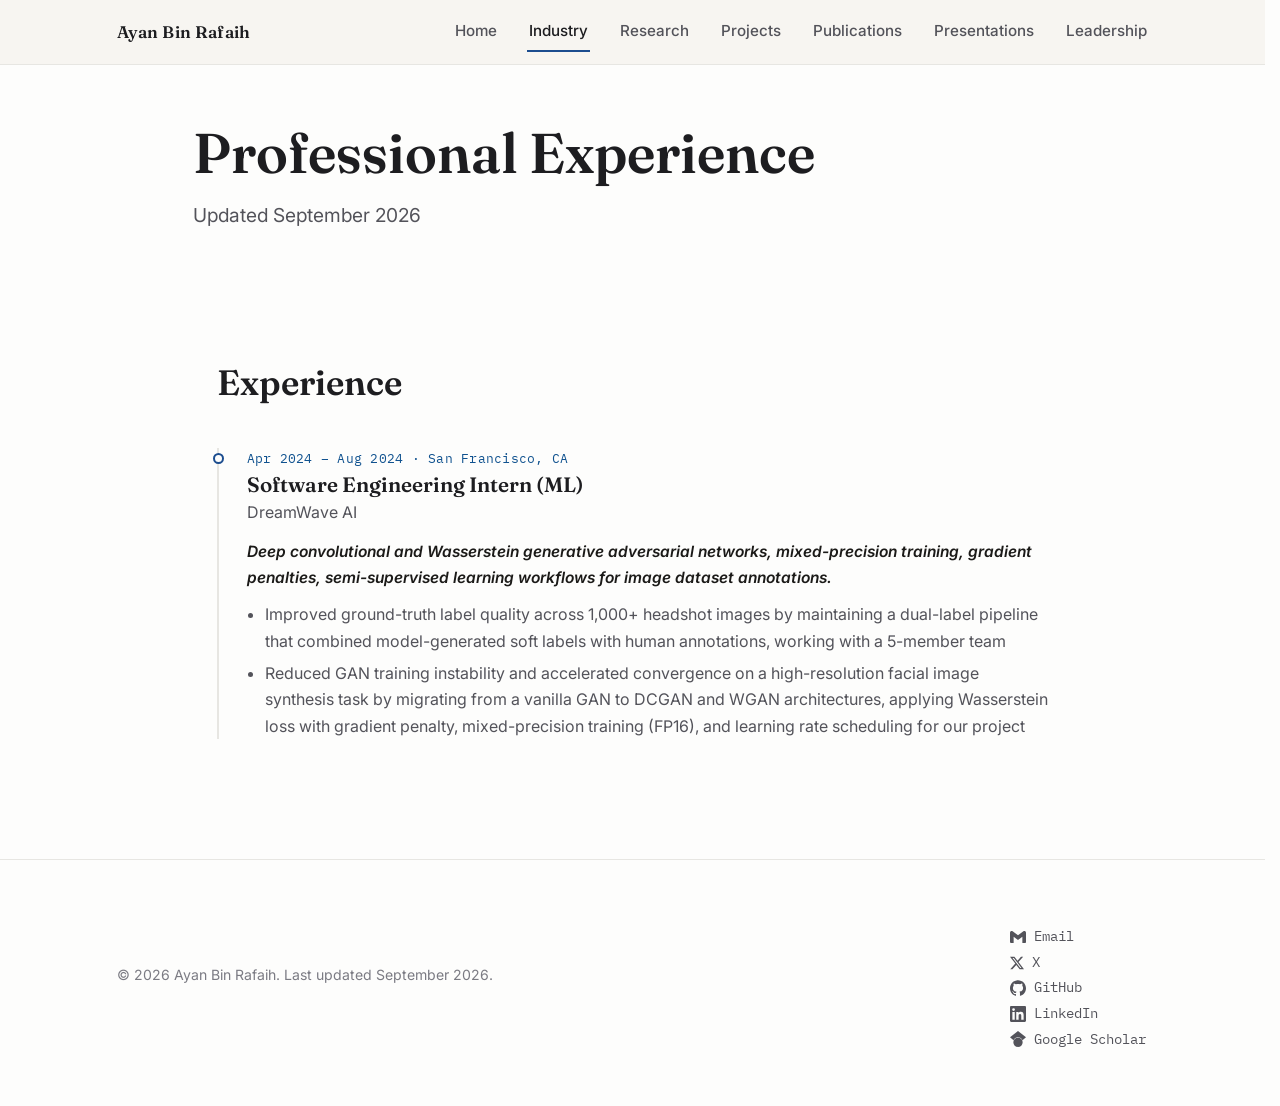
==== experience.html @ d98ba375 "fix the top bar" ====
<!DOCTYPE html>
<html lang="en">
<head>
<meta charset="UTF-8">
<meta name="viewport" content="width=device-width, initial-scale=1.0">
<title>Professional Experience — Ayan Bin Rafaih</title>
<meta name="description" content="Professional and industry experience of Ayan Bin Rafaih.">

<link rel="preconnect" href="https://fonts.googleapis.com">
<link rel="preconnect" href="https://fonts.gstatic.com" crossorigin>
<link href="https://fonts.googleapis.com/css2?family=Fraunces:opsz,wght@9..144,500;9..144,600;9..144,700&family=Inter:wght@400;500;600;700&family=IBM+Plex+Mono:wght@400;500&display=swap" rel="stylesheet">

<link rel="stylesheet" href="css/style.css?v=20">
</head>
<body>

<header class="site-header">
  <div class="nav-wrap">
    <a href="index.html#home" class="logo">Ayan Bin Rafaih</a>
    <button class="nav-toggle" aria-label="Toggle navigation" aria-expanded="false">
      <span></span>
    </button>
    <nav class="site-nav" id="site-nav">
      <a href="index.html#home">Home</a>
      <a href="experience.html" class="is-active">Industry</a>
      <a href="research.html">Research</a>
      <a href="projects.html">Projects</a>
      <a href="publications.html">Publications</a>
      <a href="presentations.html">Presentations</a>
      <a href="leadership.html">Leadership</a>
    </nav>
  </div>
</header>

<main>

  <div class="section-inner page-header">
    <h1>Professional Experience</h1>
    <p>Updated September 2026</p>
  </div>

  <section id="experience">
    <div class="section-inner">
      <div class="section-head">
        <h2>Experience</h2>
      </div>

      <div class="timeline">

        <div class="timeline-item">
          <div class="timeline-meta">
            <span class="timeline-dates">Apr 2024 &ndash; Aug 2024 &middot; San Francisco, CA</span>
          </div>

          <h3>Software Engineering Intern (ML)</h3>

          <p class="timeline-org">
            DreamWave AI
          </p>

          <p class="timeline-summary">
            Deep convolutional and Wasserstein generative adversarial networks, mixed-precision training, gradient penalties, semi-supervised learning workflows for image dataset annotations.
          </p>

          <ul class="timeline-desc" style="margin-bottom: 32px;">
            <li>Improved ground-truth label quality across 1,000+ headshot images by maintaining a dual-label pipeline that
              combined model-generated soft labels with human annotations, working with a 5-member team</li>
            <li>Reduced GAN training instability and accelerated convergence on a high-resolution facial image synthesis task by
              migrating from a vanilla GAN to DCGAN and WGAN architectures, applying Wasserstein loss with gradient
              penalty, mixed-precision training (FP16), and learning rate scheduling for our project</li>
          </ul>
        </div>

      </div>
    </div>
  </section>

</main>

<footer class="site-footer">
  <div class="footer-wrap">
    <p>© 2026 Ayan Bin Rafaih. Last updated September 2026.</p>
    <div class="link-list">
      <button type="button" class="link-item link-item--email" id="email-copy" data-email="ayanbrafaih@gmail.com" aria-label="Copy email address">
        <svg width="16" height="16" viewBox="0 0 24 24" fill="currentColor" aria-hidden="true" focusable="false"><path d="M24 5.457v13.909c0 .904-.732 1.636-1.636 1.636h-3.819V11.73L12 16.64l-6.545-4.91v9.273H1.636A1.636 1.636 0 0 1 0 19.366V5.457c0-2.023 2.309-3.178 3.927-1.964L5.455 4.64 12 9.548l6.545-4.91 1.528-1.145C21.69 2.28 24 3.434 24 5.457z"></path></svg>
        <span class="link-label">Email</span>
        <span class="icon-tooltip">Click to copy</span>
      </button>

      <a class="link-item link-item--x" href="https://x.com/ayanbinrafaih" target="_blank" rel="noopener" aria-label="X (Twitter)">
        <svg width="16" height="16" viewBox="0 0 24 24" fill="currentColor" aria-hidden="true" focusable="false"><path d="M18.901 1.153h3.68l-8.04 9.19L24 22.846h-7.406l-5.8-7.584-6.638 7.584H.474l8.6-9.83L0 1.154h7.594l5.243 6.932 6.064-6.933zm-1.291 19.49h2.039L6.486 3.24H4.298l13.312 17.403z"></path></svg>
        <span class="link-label">X</span>
      </a>

      <a class="link-item link-item--github" href="https://github.com/ayanbinrafaih" target="_blank" rel="noopener" aria-label="GitHub">
        <svg width="16" height="16" viewBox="0 0 24 24" fill="currentColor" aria-hidden="true" focusable="false"><path d="M12 .297c-6.63 0-12 5.373-12 12 0 5.303 3.438 9.8 8.205 11.385.6.113.82-.258.82-.577 0-.285-.01-1.04-.015-2.04-3.338.724-4.042-1.61-4.042-1.61C4.422 18.07 3.633 17.7 3.633 17.7c-1.087-.744.084-.729.084-.729 1.205.084 1.838 1.236 1.838 1.236 1.07 1.835 2.809 1.305 3.495.998.108-.776.417-1.305.76-1.605-2.665-.3-5.466-1.332-5.466-5.93 0-1.31.465-2.38 1.235-3.22-.135-.303-.54-1.523.105-3.176 0 0 1.005-.322 3.3 1.23.96-.267 1.98-.399 3-.405 1.02.006 2.04.138 3 .405 2.28-1.552 3.285-1.23 3.285-1.23.645 1.653.24 2.873.12 3.176.765.84 1.23 1.91 1.23 3.22 0 4.61-2.805 5.625-5.475 5.92.42.36.81 1.096.81 2.22 0 1.606-.015 2.896-.015 3.286 0 .315.21.69.825.57C20.565 22.092 24 17.592 24 12.297c0-6.627-5.373-12-12-12"></path></svg>
        <span class="link-label">GitHub</span>
      </a>

      <a class="link-item link-item--linkedin" href="https://www.linkedin.com/in/ayanbinrafaih" target="_blank" rel="noopener" aria-label="LinkedIn">
        <svg width="16" height="16" viewBox="0 0 24 24" fill="currentColor" aria-hidden="true" focusable="false"><path d="M20.447 20.452h-3.554v-5.569c0-1.328-.027-3.037-1.852-3.037-1.853 0-2.136 1.445-2.136 2.939v5.667H9.351V9h3.414v1.561h.046c.477-.9 1.637-1.85 3.37-1.85 3.601 0 4.267 2.37 4.267 5.455v6.286zM5.337 7.433a2.062 2.062 0 1 1 0-4.124 2.062 2.062 0 0 1 0 4.124zm1.782 13.019H3.555V9h3.564v11.452zM22.225 0H1.771C.792 0 0 .774 0 1.729v20.542C0 23.227.792 24 1.771 24h20.451C23.2 24 24 23.227 24 22.271V1.729C24 .774 23.2 0 22.222 0h.003z"></path></svg>
        <span class="link-label">LinkedIn</span>
      </a>

      <a class="link-item link-item--scholar" href="https://scholar.google.com/citations?user=3FV8oHsAAAAJ&hl=en" target="_blank" rel="noopener" aria-label="Google Scholar">
        <svg width="16" height="16" viewBox="0 0 24 24" fill="currentColor" aria-hidden="true" focusable="false"><path d="M5.242 13.769 0 9.5 12 0l12 9.5-5.242 4.269C17.548 11.249 14.978 9.5 12 9.5c-2.977 0-5.548 1.748-6.758 4.269zM12 10a7 7 0 1 0 0 14 7 7 0 0 0 0-14z"></path></svg>
        <span class="link-label">Google Scholar</span>
      </a>
    </div>
  </div>
</footer>

<script src="js/main.js?v=2"></script>
</body>
</html>
---- css/style.css ----
:root {

    --bg:            #fdfdfc;
    --bg-elevated:   #ffffff;
    --bg-subtle:     #f4f4f2;
    --border:        #e7e6e2;
    --border-strong: #d3d1cb;

    --text:          #1d1d20;
    --text-soft:     #53535a;
    --text-faint:    #7b7b83;

    --accent:        #1c4d8f;
    --accent-strong: #123a6b;
    --accent-soft:   #cbdcf3;
    --accent-soft-2: #e7effa;

    --link:          #0d3b70;
    --link-hover:    #082a52;
    --meta:          #10528f;
    --meta-hover:    #0d4180;
    --place:         #8f1d2a;
    --place-hover:   #6b1220;
    --meta-soft:     #e7effa;
    --meta-border:   #b9cdea;
    --ink-strong:    #1b1a18;

    --shadow: 0 1px 2px rgba(28, 28, 30, 0.04), 0 4px 16px rgba(28, 28, 30, 0.05);

    --font-display: "Fraunces", "Iowan Old Style", Georgia, serif;
    --font-body: "Inter", -apple-system, BlinkMacSystemFont, "Segoe UI", sans-serif;
    --font-mono: "IBM Plex Mono", "SFMono-Regular", Consolas, monospace;

    --max-w: 880px;
    --max-w-wide: 1080px;
    --radius: 10px;
    --radius-sm: 6px;
  }

  *, *::before, *::after { box-sizing: border-box; }

  html {
    scroll-behavior: smooth;
    scroll-padding-top: 84px;
    scrollbar-gutter: stable;
  }

  @media (prefers-reduced-motion: reduce) {
    html { scroll-behavior: auto; }
    *, *::before, *::after {
      animation-duration: 0.001ms !important;
      animation-iteration-count: 1 !important;
      transition-duration: 0.001ms !important;
      scroll-behavior: auto !important;
    }
  }

  body {
    margin: 0;
    background: var(--bg);
    color: var(--text);
    font-family: var(--font-body);
    font-size: 18px;
    line-height: 1.7;
    -webkit-font-smoothing: antialiased;
  }

  h1, h2, h3, h4 {
    font-family: var(--font-display);
    font-weight: 600;
    line-height: 1.15;
    margin: 0 0 0.5em;
    color: var(--text);
  }

  h1 { font-size: clamp(2.4rem, 6vw, 3.5rem); font-weight: 600; }
  h2 { font-size: clamp(1.8rem, 4vw, 2.2rem); }
  h3 { font-size: 1.3rem; }

  p { margin: 0 0 1em; }

  a {
    color: var(--link);
    font-weight: 500;
    text-decoration: underline;
    text-decoration-thickness: 2px;
    text-underline-offset: 3px;
}

a:hover {
    color: var(--link-hover);
}

  a.link-place { color: var(--place); }
  a.link-place:hover { color: var(--place-hover); }
  a.link-person { color: var(--link); }
  a.link-person:hover { color: var(--link-hover); }

  a:focus-visible,
  button:focus-visible,
  input:focus-visible,
  textarea:focus-visible,
  [tabindex]:focus-visible {
    outline: 2px solid var(--accent);
    outline-offset: 3px;
    border-radius: 4px;
  }

  ul { padding-left: 1.2em; }

  img { max-width: 100%; display: block; }

  .muted { color: var(--text-soft); }

  .visually-hidden {
    position: absolute;
    width: 1px; height: 1px;
    overflow: hidden;
    clip: rect(0 0 0 0);
    white-space: nowrap;
  }

  .section-inner {
    max-width: var(--max-w);
    margin: 0 auto;
    padding: 0 24px;
  }
  .section-inner--projects {
    max-width: 1180px;
    margin: 0 auto;
    padding: 0 24px;
  }
  .section-inner--wide {
    max-width: var(--max-w-wide);
    margin: 0 auto;
    padding: 0 24px;
  }

  section { padding: 88px 0; }
  section + section { border-top: 1px solid var(--border); }

  .eyebrow {
    font-family: var(--font-mono);
    font-size: 0.74rem;
    letter-spacing: 0.09em;
    text-transform: uppercase;
    color: var(--accent-strong);
    margin: 0 0 14px;
  }

  .section-head {
    margin-bottom: 44px;
  }
  .section-head p {
    max-width: 56ch;
    color: var(--text-soft);
    font-size: 1.15rem;
  }

  .site-header {
    position: sticky;
    top: 0;
    z-index: 50;
    background: rgba(247, 245, 240, 0.92);
    backdrop-filter: saturate(140%) blur(8px);
    border-bottom: 1px solid var(--border);
  }

  .nav-wrap {
    max-width: var(--max-w-wide);
    margin: 0 auto;
    padding: 0 24px;
    height: 64px;
    display: flex;
    align-items: center;
    justify-content: space-between;
  }

  .logo {
    font-family: var(--font-display);
    font-weight: 600;
    font-size: 1.05rem;
    color: var(--text);
    text-decoration: none;
    letter-spacing: 0.01em;
    white-space: nowrap;
  }
  .logo:hover { color: var(--accent-strong); }

  .site-nav {
    display: flex;
    align-items: center;
    gap: 28px;
  }

  .site-nav a {
    font-size: 0.95rem;
    color: var(--text-soft);
    text-decoration: none;
    padding: 6px 2px;
    border-bottom: 2px solid transparent;
    transition: color 0.15s ease, border-color 0.15s ease;
  }
  .site-nav a:hover { color: var(--text); }
  .site-nav a.is-active {
    color: var(--text);
    border-bottom-color: var(--accent);
  }

  .nav-toggle {
    display: none;
    width: 38px; height: 38px;
    background: transparent;
    border: 1px solid var(--border-strong);
    border-radius: var(--radius-sm);
    cursor: pointer;
    position: relative;
  }
  .nav-toggle span,
  .nav-toggle span::before,
  .nav-toggle span::after {
    content: "";
    position: absolute;
    left: 9px; right: 9px;
    height: 2px;
    background: var(--text);
    transition: transform 0.2s ease, opacity 0.2s ease;
  }
  .nav-toggle span { top: 18px; }
  .nav-toggle span::before { top: -6px; }
  .nav-toggle span::after { top: 6px; }
  .nav-toggle[aria-expanded="true"] span { opacity: 0; }
  .nav-toggle[aria-expanded="true"] span::before { transform: translateY(6px) rotate(45deg); top: 0;}
  .nav-toggle[aria-expanded="true"] span::after { transform: translateY(-6px) rotate(-45deg); top: 0;}

  @media (max-width: 760px) {
    .nav-toggle { display: block; }
    .site-nav {
      position: absolute;
      top: 64px; left: 0; right: 0;
      background: var(--bg-elevated);
      border-bottom: 1px solid var(--border);
      flex-direction: column;
      align-items: flex-start;
      gap: 0;
      max-height: 0;
      overflow: hidden;
      transition: max-height 0.25s ease;
    }
    .site-nav.is-open { max-height: 320px; }
    .site-nav a {
      width: 100%;
      padding: 14px 24px;
      border-bottom: 1px solid var(--border);
      border-left: 3px solid transparent;
    }
    .site-nav a.is-active { border-left-color: var(--accent); border-bottom-color: var(--border); }
  }

  .btn {
    display: inline-flex;
    align-items: center;
    gap: 8px;
    font-family: var(--font-body);
    font-size: 0.95rem;
    font-weight: 600;
    padding: 11px 20px;
    border-radius: var(--radius-sm);
    text-decoration: none;
    border: 1px solid transparent;
    cursor: pointer;
    transition: transform 0.12s ease, background 0.15s ease, border-color 0.15s ease, color .15s ease;
  }
  .btn:active { transform: translateY(1px); }

  .btn-primary {
    background: var(--accent-strong);
    color: #ffffff;
  }
  .btn-primary:hover { background: var(--accent); color: #fff; }

  .btn-ghost {
    background: transparent;
    border-color: var(--border-strong);
    color: var(--text);
  }
  .btn-ghost:hover { border-color: var(--accent); color: var(--accent-strong); }

  .tag-list {
    list-style: none;
    padding: 0;
    margin: 0;
    display: flex;
    flex-wrap: wrap;
    gap: 8px;
  }
  .tag-list li {
    font-family: var(--font-mono);
    font-size: 0.78rem;
    letter-spacing: 0.01em;
    background: var(--meta-soft);
    color: var(--meta);
    border: 1px solid var(--meta-border);
    padding: 5px 11px;
    font-weight: 500;
    border-radius: 999px;
  }

  .pill-row {
    display: flex;
    flex-wrap: wrap;
    gap: 8px;
    margin-top: 14px;
  }
  .pill {
    font-family: var(--font-mono);
    font-size: 0.8rem;
    display: inline-flex;
    align-items: center;
    gap: 6px;
    padding: 6px 12px;
    border-radius: 999px;
    border: 1px solid var(--border-strong);
    background: var(--bg-elevated);
    color: var(--text);
    text-decoration: none;
    cursor: pointer;
    line-height: 1.4;
  }
  .pill svg { flex: none; display: block; }
  .pill:hover { border-color: var(--accent); color: var(--accent-strong); }
  .pill[aria-expanded="true"] {
    background: var(--accent-soft-2);
    border-color: var(--accent);
    color: var(--accent-strong);
  }
  .pill.is-disabled {
    color: var(--text-faint);
    border-color: var(--border);
    cursor: default;
    background: transparent;
  }
  .pill.is-disabled:hover { border-color: var(--border); color: var(--text-faint); }

  .hero { padding-top: 64px; }
  .hero-inner {
    max-width: var(--max-w-wide);
    margin: 0 auto;
    padding: 56px 24px 24px;
    display: grid;

    grid-template-columns: 280px 1fr;
    gap: 48px;
    align-items: center;
  }
  .hero-photo { order: -1; }
  .hero-text {
    display: flex;
    flex-direction: column;
    align-items: flex-start;
  }

  .tagline {
    font-size: 1.3rem;
    color: var(--text-soft);
    max-width: 46ch;
  }

  .link-list {
    display: flex;
    flex-direction: column;
    align-items: flex-start;
    gap: 4px;
    margin-top: 26px;
  }

  .link-item {
    position: relative;
    display: inline-flex;
    align-items: center;
    gap: 8px;
    padding: 1px 3px;
    margin-left: -3px;
    border: 0;
    background: none;
    border-radius: var(--radius-sm);
    color: var(--text-soft);
    font-family: var(--font-mono);
    font-size: 0.875rem;
    font-weight: 400;
    line-height: 1.4;
    text-decoration: none;
    cursor: pointer;
    transition: color 0.15s ease, opacity 0.15s ease;
  }

  .link-item svg {
    width: 16px;
    height: 16px;
    flex: none;
    display: block;
    color: inherit;
  }

  .link-item--x svg { width: 14px; height: 14px; }

  .link-label {
    text-decoration: underline;
    text-decoration-color: transparent;
    text-decoration-thickness: 1px;
    text-underline-offset: 3px;
    transition: text-decoration-color 0.15s ease;
  }

  .link-item:hover,
  .link-item:focus-visible { color: var(--accent-strong); }
  .link-item:hover .link-label,
  .link-item:focus-visible .link-label { text-decoration-color: currentColor; }

  .icon-tooltip {
    position: absolute;
    bottom: calc(100% + 7px);
    left: 50%;
    transform: translateX(-50%);
    background: var(--text);
    color: var(--bg-elevated);
    font-family: var(--font-mono);
    font-size: 0.68rem;
    font-weight: 400;
    white-space: nowrap;
    padding: 4px 9px;
    border-radius: 4px;
    opacity: 0;
    pointer-events: none;
    transition: opacity 0.15s ease;
  }
  .link-item:hover .icon-tooltip,
  .link-item.show-tooltip .icon-tooltip { opacity: 1; }

  .link-list--inline {
    flex-direction: row;
    flex-wrap: wrap;
    align-items: center;
    gap: 8px 18px;
    margin-top: 0;
  }
  .link-list--inline .link-item { font-size: 0.8rem; gap: 7px; }
  .link-list--inline .link-item svg,
  .link-list--inline .link-item--x svg { width: 14px; height: 14px; }

  .hero-photo {
    position: relative;
    aspect-ratio: 2 / 3;
    border-radius: var(--radius);
    overflow: hidden;
    background: var(--bg-subtle);
    border: 1px solid var(--border);
  }
  .hero-photo img { width: 100%; height: 100%; object-fit: cover; object-position: center top; }
  .photo-fallback {
    display: none;
    position: absolute;
    inset: 0;
    flex-direction: column;
    align-items: center;
    justify-content: center;
    gap: 6px;
    text-align: center;
    color: var(--text-faint);
    padding: 24px;
  }
  .photo-fallback span {
    font-family: var(--font-display);
    font-size: 1rem;
    color: var(--text-soft);
  }
  .photo-fallback small {
    font-family: var(--font-mono);
    font-size: 0.74rem;
    background: var(--bg-elevated);
    border: 1px solid var(--border);
    padding: 3px 8px;
    border-radius: 4px;
  }

  @media (max-width: 760px) {
    .hero-inner { grid-template-columns: 1fr; gap: 32px; padding-top: 32px; }
    .hero-photo { max-width: 280px; margin: 0; }
  }

  .placeholder-box {
    border: 1px dashed var(--border-strong);
    border-radius: var(--radius);
    background: var(--bg-elevated);
    padding: 22px 24px;
    color: var(--text-faint);
    font-style: italic;
  }
  .placeholder-box p:last-child { margin-bottom: 0; }
  .placeholder-tag {
    display: inline-block;
    font-family: var(--font-mono);
    font-style: normal;
    font-size: 0.7rem;
    letter-spacing: 0.06em;
    text-transform: uppercase;
    color: var(--meta);
    background: var(--meta-soft);
    padding: 3px 9px;
    border-radius: 999px;
    margin-bottom: 10px;
  }

  .awards-group { margin-bottom: 48px; }
  .awards-group:last-child { margin-bottom: 0; }
  .awards-group h3 {
    font-family: var(--font-mono);
    font-size: 0.85rem;
    letter-spacing: 0.07em;
    text-transform: uppercase;
    color: var(--text-soft);
    font-weight: 600;
    padding-bottom: 14px;
    border-bottom: 1px solid var(--border);
    margin-bottom: 6px;
  }

  .award-row {
    display: grid;
    grid-template-columns: 96px 1fr;
    gap: 20px;
    padding: 22px 0;
    border-bottom: 1px solid var(--border);
  }
  .award-row:last-child { border-bottom: none; }

  .award-year {
    font-family: var(--font-mono);
    font-size: 0.85rem;
    color: var(--text-faint);
    padding-top: 3px;
  }

  .award-body h4 {
    font-family: var(--font-body);
    font-weight: 700;
    font-size: 1.1rem;
    margin-bottom: 6px;
    color: var(--text);
  }
  .award-body ul {
    margin: 8px 0 0;
    padding-left: 1.1em;
    color: var(--text-soft);
    font-size: 1rem;
  }
  .award-body ul li { margin-bottom: 3px; }
  .award-body p {
    color: var(--text-soft);
    font-size: 1rem;
    margin: 6px 0 0;
  }

  @media (max-width: 600px) {
    .award-row { grid-template-columns: 1fr; gap: 6px; }
    .award-year { padding-top: 0; }
  }

  .page-header {
    padding: 56px 0 24px;
  }
  .page-header h1 { margin-bottom: 14px; }
  .page-header p {
    max-width: 60ch;
    color: var(--text-soft);
    font-size: 1.2rem;
  }

  .timeline {
    position: relative;
    margin-top: 8px;
    padding-left: 28px;
    border-left: 2px solid var(--border);
  }

  .timeline-item {
    position: relative;
    padding-bottom: 44px;
  }
  .timeline-item:last-child { padding-bottom: 0; }

  .timeline-item::before {
    content: "";
    position: absolute;
    left: -34px;
    top: 5px;
    width: 11px;
    height: 11px;
    border-radius: 50%;
    background: var(--bg);
    border: 2px solid var(--accent);
  }

  .timeline-meta {
    display: flex;
    flex-wrap: wrap;
    align-items: baseline;
    gap: 10px;
    margin-bottom: 4px;
  }
  .timeline-dates {
    font-family: var(--font-mono);
    font-size: 0.8rem;
    color: var(--meta);
    letter-spacing: 0.02em;
  }
  .timeline-item h3 { margin-bottom: 2px; }
  .timeline-org {
    color: var(--text-soft);
    font-size: 1rem;
    margin-bottom: 12px;
  }
.timeline-summary {
  font-weight: 600;
  font-style: italic;
  color: var(--ink-strong);
  font-size: 0.97rem;
  margin: 0 0 10px 0;
}

.timeline-desc {
  color: var(--text-soft);
  font-size: 0.95rem;
  font-family: var(--font-body);
  margin: 0 0 8px 0;
  padding-left: 1.15em;
  line-height: 1.65;
}
.timeline-desc li { margin-bottom: 6px; }
.timeline-desc li:last-child { margin-bottom: 0; }
  .timeline-item ul {
    margin: 0;
    padding-left: 1.15em;
    color: var(--text-soft);
    font-size: 1rem;
  }
  .timeline-item ul li { margin-bottom: 6px; }

  .pub-filters {
    display: flex;
    flex-wrap: wrap;
    gap: 8px;
    margin-bottom: 36px;
  }
  .pub-filter {
    font-family: var(--font-mono);
    font-size: 0.8rem;
    font-weight: 500;
    background: transparent;
    border: 1px solid #bfbcb4;
    color: #35322e;
    padding: 6px 13px;
    border-radius: 999px;
    cursor: pointer;
  }
  .pub-filter:hover { border-color: var(--accent); color: var(--accent-strong); }
  .pub-filter.is-active {
    background: var(--accent-strong);
    border-color: var(--accent-strong);
    color: #ffffff;
  }

  .pub-list {
    list-style: none;
    margin: 0;
    padding: 0;
  }
  .pub-item {
    padding: 28px 0;
    border-bottom: 1px solid var(--border);
  }
  .pub-item:first-child { padding-top: 0; }

  .pub-title {
    font-family: var(--font-display);
    font-size: 1.25rem;
    font-weight: 600;
    margin-bottom: 6px;
  }
  .pub-title a { text-decoration: none; }
  .pub-title a:hover { text-decoration: underline; }

  .pub-authors { font-size: 1rem; margin-bottom: 4px; color: var(--text); }
  .pub-venue {
    font-size: 0.95rem;
    color: var(--text-soft);
    font-style: italic;
    margin-bottom: 0;
  }

  .pub-panel {
    display: none;
    margin-top: 16px;
    padding: 16px 18px;
    background: var(--bg-elevated);
    border: 1px solid var(--border);
    border-radius: var(--radius-sm);
    font-size: 0.95rem;
    color: var(--text-soft);
  }
  .pub-panel.is-open { display: block; }
  .pub-panel pre {
    margin: 0;
    white-space: pre-wrap;
    word-break: break-word;
    font-family: var(--font-mono);
    font-size: 0.8rem;
    color: var(--text);
  }
  .pub-panel-copy {
    margin-top: 10px;
    font-family: var(--font-mono);
    font-size: 0.75rem;
    background: transparent;
    border: 1px solid var(--border-strong);
    color: var(--text-soft);
    padding: 4px 10px;
    border-radius: var(--radius-sm);
    cursor: pointer;
  }
  .pub-panel-copy:hover { border-color: var(--accent); color: var(--accent-strong); }

  .talk-list { list-style: none; margin: 0; padding: 0; }
  .talk-item {
    display: grid;
    grid-template-columns: 90px 1fr;
    gap: 18px;
    padding: 18px 0;
    border-bottom: 1px solid var(--border);
  }
  .talk-item:last-child { border-bottom: none; }
  .talk-year {
    font-family: var(--font-mono);
    font-size: 0.85rem;
    color: var(--meta);
    letter-spacing: 0.02em;
    padding-top: 2px;
  }
  .talk-title {
    font-weight: 600;
    margin-bottom: 4px;
    font-size: 1.05rem;
    color: var(--ink-strong);
  }
  .talk-meta { color: var(--text-soft); font-size: 0.95rem; }
  .talk-type {
    font-family: var(--font-mono);
    font-size: 0.74rem;
    font-weight: 500;
    border: 1px solid var(--meta-border);
    text-transform: uppercase;
    letter-spacing: 0.04em;
    color: var(--meta);
    background: var(--meta-soft);
    padding: 2px 8px;
    border-radius: 999px;
    margin-right: 8px;
  }
  @media (max-width: 600px) {
    .talk-item { grid-template-columns: 1fr; gap: 4px; }
  }

  .project-grid {
    display: grid;
    grid-template-columns: 1fr;
    gap: 28px;
  }

  .project-card {
    border: 1px solid var(--border);
    background: var(--bg-elevated);
    border-radius: var(--radius);
    padding: 30px 32px;
    box-shadow: var(--shadow);
  }

  .project-card--footnoted {
    position: relative;
    padding-bottom: 44px;
  }
  .project-footnote {
    position: absolute;
    right: 32px;
    bottom: 14px;
    font-family: var(--font-mono);
    font-size: 0.72rem;
    color: var(--text-faint);
  }

  .project-head {
    display: flex;
    justify-content: space-between;
    align-items: flex-start;
    gap: 16px;
    flex-wrap: wrap;
    margin-bottom: 10px;
  }
  .project-head h3 { margin-bottom: 0; font-size: 1.4rem; }
  .project-status {
    font-family: var(--font-mono);
    font-size: 0.74rem;
    text-transform: uppercase;
    letter-spacing: 0.05em;
    color: var(--text-faint);
    white-space: nowrap;
    padding-top: 6px;
  }

  .project-card .tag-list { margin: 6px 0 18px; }

  .project-body {
    display: flex;
    align-items: flex-start;
    gap: 30px;
  }
  .project-main { flex: 1; min-width: 0; }

  .project-figure {
    flex: none;
    width: 480px;
    margin: 0;
  }
  .project-figure a {
    display: block;
    border: 1px solid var(--border);
    border-radius: var(--radius-sm);
    overflow: hidden;
    text-decoration: none;
    transition: border-color 0.15s ease;
  }
  .project-figure a:hover { border-color: var(--accent); }
  .project-figure img {
    width: 100%;
    height: auto;
    display: block;
  }

  .figure-credit {
    margin-top: 8px;
    font-family: var(--font-mono);
    font-size: 0.76rem;
    color: var(--text-faint);
    text-align: right;
  }
  .figure-credit a {
    display: inline-flex;
    align-items: center;
    gap: 5px;
    margin-left: 4px;
    color: var(--text-soft);
    font-weight: 400;
    text-decoration: underline;
    text-decoration-color: transparent;
    text-decoration-thickness: 1px;
    text-underline-offset: 3px;
    transition: color 0.15s ease, text-decoration-color 0.15s ease;
  }
  .figure-credit a:hover {
    color: var(--accent-strong);
    text-decoration-color: currentColor;
  }
  .figure-credit svg { flex: none; display: block; width: 0.62em; height: 0.82em; }

  .project-desc {
    color: var(--text-soft);
    font-size: 0.92rem;
    line-height: 1.7;
    margin: 14px 0 18px;
  }
  .project-desc p:last-child { margin-bottom: 0; }

  @media (max-width: 1080px) {
    .project-figure { width: 400px; }
  }
  @media (max-width: 900px) {
    .project-body { flex-direction: column; }
    .project-figure { width: 100%; max-width: 480px; }
  }

  .project-card ul.bullets {
    margin: 0;
    padding-left: 1.15em;
    color: var(--text-soft);
    font-size: 1rem;
  }
  .project-card ul.bullets li { margin-bottom: 7px; }

  .site-footer {
    border-top: 1px solid var(--border);
    padding: 40px 0 56px;
  }
  .footer-wrap {
    max-width: var(--max-w-wide);
    margin: 0 auto;
    padding: 0 24px;
    display: flex;
    flex-wrap: wrap;
    justify-content: space-between;
    align-items: center;
    gap: 16px;
  }
  .footer-wrap p {
    margin: 0;
    font-size: 0.88rem;
    color: var(--text-faint);
  }

  .research-interests {
    margin: 1.25rem 0;
    font-size: 1.10rem;
    line-height: 1.8;
}

.research-interests strong {
    font-weight: 600;
    color: var(--text);
}

.research-interests a {
    color: var(--link);
    text-decoration: none;
}

.research-interests a:hover {
    text-decoration: underline;
}

.lead-item { padding: 26px 0; }

.lead-row {
    display: flex;
    justify-content: space-between;
    align-items: baseline;
    gap: 28px;
}
.lead-row--sub { margin-top: 6px; }

.lead-title {
    font-family: var(--font-display);
    font-size: 1.25rem;
    font-weight: 600;
    color: var(--link);
    margin: 0;
}

.lead-org {
    flex: none;
    text-align: right;
    font-size: 0.98rem;
    font-weight: 600;
    color: var(--text);
}

.lead-desc {
    margin: 0;
    font-size: 1rem;
    color: var(--text-soft);
    max-width: 62ch;
}

.lead-date {
    flex: none;
    text-align: right;
    white-space: nowrap;
    font-family: var(--font-mono);
    font-size: 0.85rem;
    letter-spacing: 0.02em;
    color: var(--meta);
}

@media (max-width: 640px) {
    .lead-row { flex-direction: column; gap: 4px; }
    .lead-org, .lead-date { text-align: left; }
}
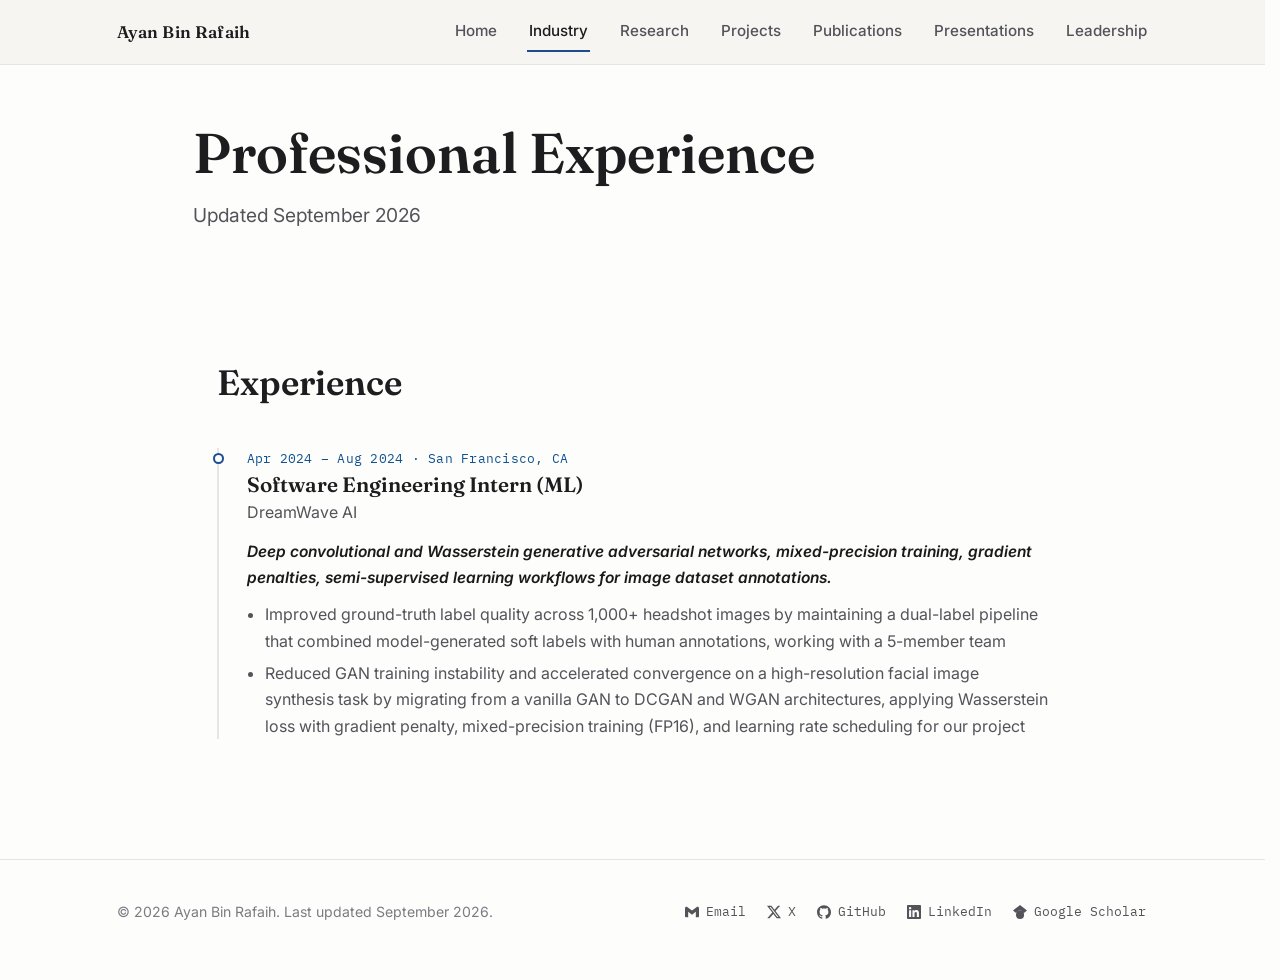
==== commit dfe8faaf: "update email link" ====
--- a/experience.html
+++ b/experience.html
@@ -3,6 +3,8 @@
 <head>
 <meta charset="UTF-8">
 <meta name="viewport" content="width=device-width, initial-scale=1.0">
+<meta name="theme-color" content="#f7f5f0" media="(prefers-color-scheme: light)">
+<meta name="theme-color" content="#d6d4cb" media="(prefers-color-scheme: dark)">
 <title>Professional Experience — Ayan Bin Rafaih</title>
 <meta name="description" content="Professional and industry experience of Ayan Bin Rafaih.">
 
@@ -10,7 +12,7 @@
 <link rel="preconnect" href="https://fonts.gstatic.com" crossorigin>
 <link href="https://fonts.googleapis.com/css2?family=Fraunces:opsz,wght@9..144,500;9..144,600;9..144,700&family=Inter:wght@400;500;600;700&family=IBM+Plex+Mono:wght@400;500&display=swap" rel="stylesheet">
 
-<link rel="stylesheet" href="css/style.css?v=20">
+<link rel="stylesheet" href="css/style.css?v=30">
 </head>
 <body>
 
@@ -80,12 +82,12 @@
 <footer class="site-footer">
   <div class="footer-wrap">
     <p>© 2026 Ayan Bin Rafaih. Last updated September 2026.</p>
-    <div class="link-list">
-      <button type="button" class="link-item link-item--email" id="email-copy" data-email="ayanbrafaih@gmail.com" aria-label="Copy email address">
+    <div class="link-list link-list--inline">
+      <a class="link-item link-item--email" id="email-copy" href="mailto:ayanbrafaih@gmail.com" data-email="ayanbrafaih@gmail.com" aria-label="Email ayanbrafaih@gmail.com">
         <svg width="16" height="16" viewBox="0 0 24 24" fill="currentColor" aria-hidden="true" focusable="false"><path d="M24 5.457v13.909c0 .904-.732 1.636-1.636 1.636h-3.819V11.73L12 16.64l-6.545-4.91v9.273H1.636A1.636 1.636 0 0 1 0 19.366V5.457c0-2.023 2.309-3.178 3.927-1.964L5.455 4.64 12 9.548l6.545-4.91 1.528-1.145C21.69 2.28 24 3.434 24 5.457z"></path></svg>
         <span class="link-label">Email</span>
-        <span class="icon-tooltip">Click to copy</span>
-      </button>
+        <span class="icon-tooltip">Email me</span>
+      </a>
 
       <a class="link-item link-item--x" href="https://x.com/ayanbinrafaih" target="_blank" rel="noopener" aria-label="X (Twitter)">
         <svg width="16" height="16" viewBox="0 0 24 24" fill="currentColor" aria-hidden="true" focusable="false"><path d="M18.901 1.153h3.68l-8.04 9.19L24 22.846h-7.406l-5.8-7.584-6.638 7.584H.474l8.6-9.83L0 1.154h7.594l5.243 6.932 6.064-6.933zm-1.291 19.49h2.039L6.486 3.24H4.298l13.312 17.403z"></path></svg>
@@ -110,6 +112,6 @@
   </div>
 </footer>
 
-<script src="js/main.js?v=2"></script>
+<script src="js/main.js?v=3"></script>
 </body>
 </html>
--- a/css/style.css
+++ b/css/style.css
@@ -25,7 +25,14 @@
     --meta-border:   #b9cdea;
     --ink-strong:    #1b1a18;
 
+    --header-bg:     rgba(247, 245, 240, 0.92);
+    --on-accent:     #ffffff;
+    --chip-border:   #bfbcb4;
+    --chip-text:     #35322e;
+
     --shadow: 0 1px 2px rgba(28, 28, 30, 0.04), 0 4px 16px rgba(28, 28, 30, 0.05);
+
+    color-scheme: light;
 
     --font-display: "Fraunces", "Iowan Old Style", Georgia, serif;
     --font-body: "Inter", -apple-system, BlinkMacSystemFont, "Segoe UI", sans-serif;
@@ -35,6 +42,32 @@
     --max-w-wide: 1080px;
     --radius: 10px;
     --radius-sm: 6px;
+  }
+
+  /* Dark mode: the original palette (same dark text, same blues), with the cream
+     backgrounds and borders shifted a few steps darker. Deliberately not a black theme. */
+  @media (prefers-color-scheme: dark) {
+    :root {
+      --bg:            #dddbd3;
+      --bg-elevated:   #eae8e2;
+      --bg-subtle:     #d1cfc7;
+      --border:        #c3c1b8;
+      --border-strong: #aaa79d;
+
+      --text-soft:     #47474e;
+      --text-faint:    #5c5c64;
+
+      --accent-soft:   #b6c9e5;
+      --accent-soft-2: #cbdaee;
+
+      --meta-soft:     #cbdaee;
+      --meta-border:   #9cb5d9;
+
+      --header-bg:     rgba(214, 212, 203, 0.92);
+      --chip-border:   #a19e94;
+
+      --shadow: 0 1px 2px rgba(28, 28, 30, 0.07), 0 4px 16px rgba(28, 28, 30, 0.08);
+    }
   }
 
   *, *::before, *::after { box-sizing: border-box; }
@@ -161,7 +194,7 @@
     position: sticky;
     top: 0;
     z-index: 50;
-    background: rgba(247, 245, 240, 0.92);
+    background: var(--header-bg);
     backdrop-filter: saturate(140%) blur(8px);
     border-bottom: 1px solid var(--border);
   }
@@ -216,22 +249,26 @@
     cursor: pointer;
     position: relative;
   }
+  /* three bars: the span is the middle bar, ::before / ::after are the top and bottom */
   .nav-toggle span,
   .nav-toggle span::before,
   .nav-toggle span::after {
     content: "";
     position: absolute;
-    left: 9px; right: 9px;
     height: 2px;
     background: var(--text);
-    transition: transform 0.2s ease, opacity 0.2s ease;
-  }
-  .nav-toggle span { top: 18px; }
+    border-radius: 1px;
+    transition: transform 0.2s ease, top 0.2s ease, background-color 0.2s ease;
+  }
+  .nav-toggle span { top: 17px; left: 9px; right: 9px; }
+  .nav-toggle span::before,
+  .nav-toggle span::after { left: 0; right: 0; }
   .nav-toggle span::before { top: -6px; }
   .nav-toggle span::after { top: 6px; }
-  .nav-toggle[aria-expanded="true"] span { opacity: 0; }
-  .nav-toggle[aria-expanded="true"] span::before { transform: translateY(6px) rotate(45deg); top: 0;}
-  .nav-toggle[aria-expanded="true"] span::after { transform: translateY(-6px) rotate(-45deg); top: 0;}
+  /* open: middle bar disappears, outer bars cross into an X */
+  .nav-toggle[aria-expanded="true"] span { background: transparent; }
+  .nav-toggle[aria-expanded="true"] span::before { top: 0; transform: rotate(45deg); }
+  .nav-toggle[aria-expanded="true"] span::after { top: 0; transform: rotate(-45deg); }
 
   @media (max-width: 760px) {
     .nav-toggle { display: block; }
@@ -247,7 +284,7 @@
       overflow: hidden;
       transition: max-height 0.25s ease;
     }
-    .site-nav.is-open { max-height: 320px; }
+    .site-nav.is-open { max-height: 420px; }
     .site-nav a {
       width: 100%;
       padding: 14px 24px;
@@ -275,9 +312,9 @@
 
   .btn-primary {
     background: var(--accent-strong);
-    color: #ffffff;
-  }
-  .btn-primary:hover { background: var(--accent); color: #fff; }
+    color: var(--on-accent);
+  }
+  .btn-primary:hover { background: var(--accent); color: var(--on-accent); }
 
   .btn-ghost {
     background: transparent;
@@ -448,6 +485,18 @@
   .link-list--inline .link-item svg,
   .link-list--inline .link-item--x svg { width: 14px; height: 14px; }
 
+  /* narrow screens: five labelled links can't share a row, so show icons only (aria-labels stay) */
+  @media (max-width: 560px) {
+    .link-list--inline { flex-wrap: nowrap; gap: 0 24px; }
+    .link-list--inline .link-label {
+      position: absolute;
+      width: 1px; height: 1px;
+      overflow: hidden;
+      clip: rect(0 0 0 0);
+      white-space: nowrap;
+    }
+  }
+
   .hero-photo {
     position: relative;
     aspect-ratio: 2 / 3;
@@ -657,8 +706,8 @@
     font-size: 0.8rem;
     font-weight: 500;
     background: transparent;
-    border: 1px solid #bfbcb4;
-    color: #35322e;
+    border: 1px solid var(--chip-border);
+    color: var(--chip-text);
     padding: 6px 13px;
     border-radius: 999px;
     cursor: pointer;
@@ -667,7 +716,40 @@
   .pub-filter.is-active {
     background: var(--accent-strong);
     border-color: var(--accent-strong);
-    color: #ffffff;
+    color: var(--on-accent);
+  }
+
+  /* projects page: filters grouped into labelled rows */
+  .pub-filters--grouped {
+    flex-direction: column;
+    flex-wrap: nowrap;
+    gap: 14px;
+  }
+  .filter-group {
+    display: flex;
+    align-items: flex-start;
+    gap: 14px;
+  }
+  .filter-group-label {
+    flex: none;
+    width: 84px;
+    padding-top: 8px;
+    font-family: var(--font-mono);
+    font-size: 0.7rem;
+    text-transform: uppercase;
+    letter-spacing: 0.05em;
+    color: var(--text-faint);
+  }
+  .filter-group-buttons {
+    display: flex;
+    flex-wrap: wrap;
+    gap: 8px;
+    flex: 1;
+    min-width: 0;
+  }
+  @media (max-width: 640px) {
+    .filter-group { flex-direction: column; gap: 6px; }
+    .filter-group-label { width: auto; padding-top: 0; }
   }
 
   .pub-list {
@@ -796,6 +878,17 @@
     font-size: 0.72rem;
     color: var(--text-faint);
   }
+  .project-footnote .footnote-brand { white-space: nowrap; }
+  .project-footnote .footnote-logo {
+    display: inline-block; /* global img rule is display:block */
+    height: 0.9em; /* logo cap height (19/24 of the image) matches the mono text's */
+    width: auto;
+    vertical-align: -0.19em; /* sits the logo's baseline on the text baseline */
+  }
+  .project-footnote .footnote-logo--play {
+    height: 1.28em; /* wordmark cap height is 55% of the image, so this matches the text's */
+    vertical-align: -0.29em;
+  }
 
   .project-head {
     display: flex;
@@ -885,6 +978,13 @@
   @media (max-width: 900px) {
     .project-body { flex-direction: column; }
     .project-figure { width: 100%; max-width: 480px; }
+    .project-card--footnoted { padding-bottom: 30px; }
+    .project-footnote {
+      position: static;
+      display: block;
+      margin-top: 18px;
+      text-align: right;
+    }
   }
 
   .project-card ul.bullets {
@@ -926,13 +1026,9 @@
     color: var(--text);
 }
 
-.research-interests a {
+.research-interests .interest {
     color: var(--link);
-    text-decoration: none;
-}
-
-.research-interests a:hover {
-    text-decoration: underline;
+    font-weight: 500;
 }
 
 .lead-item { padding: 26px 0; }
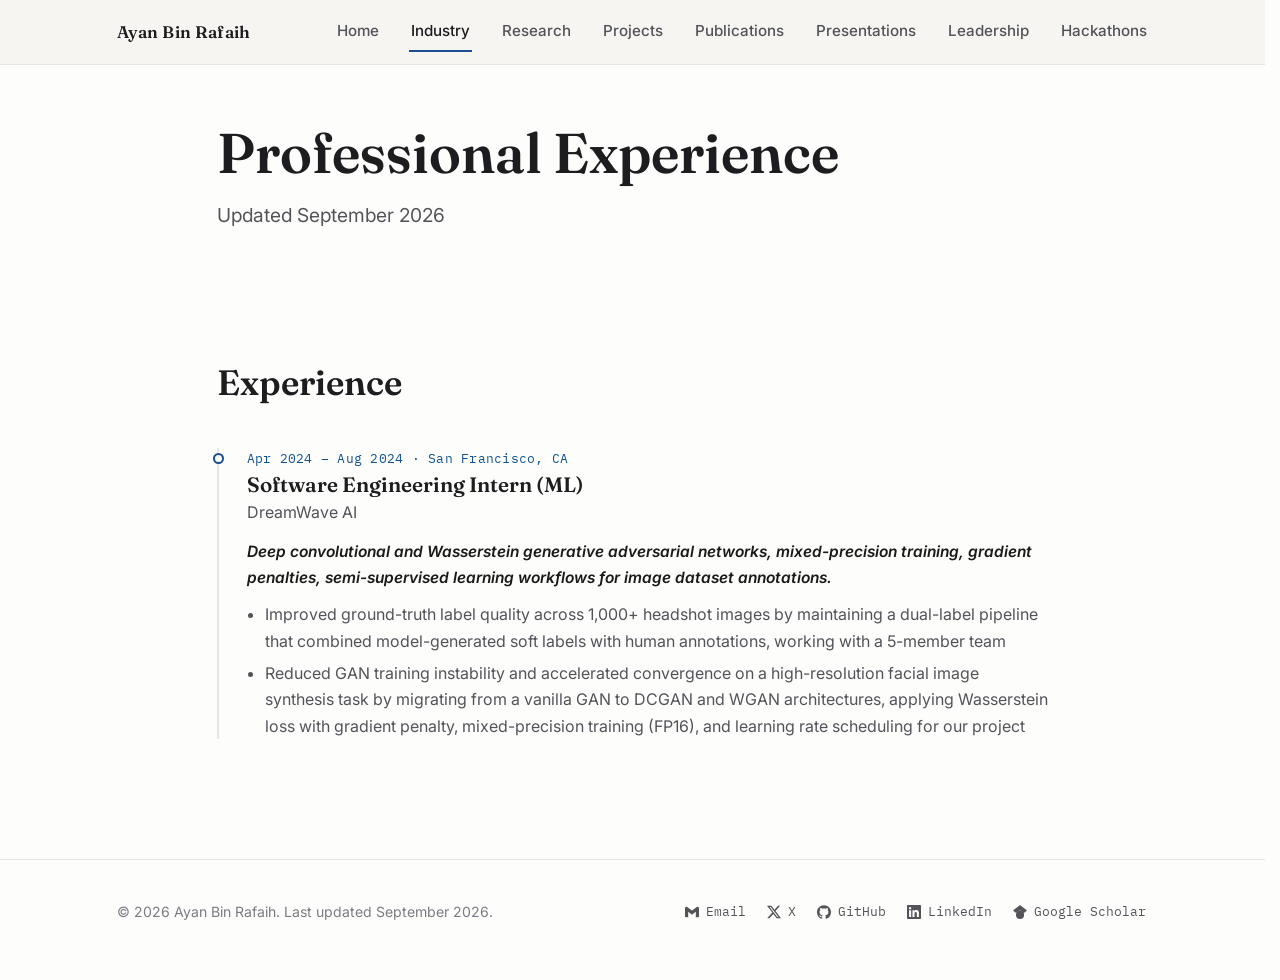
==== commit cfbec49c: "add hackathons" ====
--- a/experience.html
+++ b/experience.html
@@ -4,7 +4,7 @@
 <meta charset="UTF-8">
 <meta name="viewport" content="width=device-width, initial-scale=1.0">
 <meta name="theme-color" content="#f7f5f0" media="(prefers-color-scheme: light)">
-<meta name="theme-color" content="#d6d4cb" media="(prefers-color-scheme: dark)">
+<meta name="theme-color" content="#dadfe7" media="(prefers-color-scheme: dark)">
 <title>Professional Experience — Ayan Bin Rafaih</title>
 <meta name="description" content="Professional and industry experience of Ayan Bin Rafaih.">
 
@@ -12,7 +12,7 @@
 <link rel="preconnect" href="https://fonts.gstatic.com" crossorigin>
 <link href="https://fonts.googleapis.com/css2?family=Fraunces:opsz,wght@9..144,500;9..144,600;9..144,700&family=Inter:wght@400;500;600;700&family=IBM+Plex+Mono:wght@400;500&display=swap" rel="stylesheet">
 
-<link rel="stylesheet" href="css/style.css?v=30">
+<link rel="stylesheet" href="css/style.css?v=31">
 </head>
 <body>
 
@@ -30,6 +30,7 @@
       <a href="publications.html">Publications</a>
       <a href="presentations.html">Presentations</a>
       <a href="leadership.html">Leadership</a>
+      <a href="hackathons.html">Hackathons</a>
     </nav>
   </div>
 </header>
@@ -112,6 +113,6 @@
   </div>
 </footer>
 
-<script src="js/main.js?v=3"></script>
+<script src="js/main.js?v=4"></script>
 </body>
 </html>
--- a/css/style.css
+++ b/css/style.css
@@ -30,6 +30,14 @@
     --chip-border:   #bfbcb4;
     --chip-text:     #35322e;
 
+    /* hackathons page: one hue per kind of entry */
+    --comp:          #8a5a14;
+    --comp-soft:     #faf4e8;
+    --comp-border:   #e8d5b0;
+    --prog:          #1c4d8f;
+    --prog-soft:     #eef3fa;
+    --prog-border:   #c3d4ec;
+
     --shadow: 0 1px 2px rgba(28, 28, 30, 0.04), 0 4px 16px rgba(28, 28, 30, 0.05);
 
     color-scheme: light;
@@ -44,29 +52,35 @@
     --radius-sm: 6px;
   }
 
-  /* Dark mode: the original palette (same dark text, same blues), with the cream
-     backgrounds and borders shifted a few steps darker. Deliberately not a black theme. */
+  /* Dark mode: the original palette (same dark text, same blues) on a dimmed background,
+     so it is easier on the eyes at night. Deliberately not a black theme. The greys lean
+     slightly cool rather than beige, which keeps the page crisp instead of muddy. */
   @media (prefers-color-scheme: dark) {
     :root {
-      --bg:            #dddbd3;
-      --bg-elevated:   #eae8e2;
-      --bg-subtle:     #d1cfc7;
-      --border:        #c3c1b8;
-      --border-strong: #aaa79d;
-
-      --text-soft:     #47474e;
-      --text-faint:    #5c5c64;
-
-      --accent-soft:   #b6c9e5;
-      --accent-soft-2: #cbdaee;
-
-      --meta-soft:     #cbdaee;
-      --meta-border:   #9cb5d9;
-
-      --header-bg:     rgba(214, 212, 203, 0.92);
-      --chip-border:   #a19e94;
-
-      --shadow: 0 1px 2px rgba(28, 28, 30, 0.07), 0 4px 16px rgba(28, 28, 30, 0.08);
+      --bg:            #e2e6ec;
+      --bg-elevated:   #eef1f5;
+      --bg-subtle:     #d7dce4;
+      --border:        #c7ced8;
+      --border-strong: #a9b2bf;
+
+      --text-soft:     #43464e;
+      --text-faint:    #565a63;
+
+      --accent-soft:   #b8cbe6;
+      --accent-soft-2: #cddbef;
+
+      --meta-soft:     #cddbef;
+      --meta-border:   #9db5d8;
+
+      --header-bg:     rgba(218, 223, 231, 0.92);
+      --chip-border:   #9aa3b1;
+
+      --comp-soft:     #f1e9d9;
+      --comp-border:   #cfb88c;
+      --prog-soft:     #dde6f2;
+      --prog-border:   #a9bedb;
+
+      --shadow: 0 1px 2px rgba(28, 32, 40, 0.07), 0 4px 16px rgba(28, 32, 40, 0.08);
     }
   }
 
@@ -270,7 +284,13 @@
   .nav-toggle[aria-expanded="true"] span::before { top: 0; transform: rotate(45deg); }
   .nav-toggle[aria-expanded="true"] span::after { top: 0; transform: rotate(-45deg); }
 
-  @media (max-width: 760px) {
+  /* 8 tabs: tighten the bar before it meets the logo, then switch to the menu button */
+  @media (max-width: 1120px) {
+    .site-nav { gap: 18px; }
+    .site-nav a { font-size: 0.9rem; }
+  }
+
+  @media (max-width: 960px) {
     .nav-toggle { display: block; }
     .site-nav {
       position: absolute;
@@ -284,9 +304,10 @@
       overflow: hidden;
       transition: max-height 0.25s ease;
     }
-    .site-nav.is-open { max-height: 420px; }
+    .site-nav.is-open { max-height: 520px; }
     .site-nav a {
       width: 100%;
+      font-size: 0.95rem;
       padding: 14px 24px;
       border-bottom: 1px solid var(--border);
       border-left: 3px solid transparent;
@@ -616,7 +637,7 @@
   }
 
   .page-header {
-    padding: 56px 0 24px;
+    padding: 56px 24px 24px; /* keep .section-inner's side gutter on narrow screens */
   }
   .page-header h1 { margin-bottom: 14px; }
   .page-header p {
@@ -1078,3 +1099,226 @@
     .lead-row { flex-direction: column; gap: 4px; }
     .lead-org, .lead-date { text-align: left; }
 }
+
+/* hackathons page: one card per competition or program. Competitions use the amber hue and
+   programs the blue one, on the card's left edge, the kind chip, the detail box and the
+   filter dots, so the colour reads as a legend. */
+.kind-dot {
+    display: inline-block;
+    width: 8px;
+    height: 8px;
+    border-radius: 50%;
+    margin-right: 7px;
+    vertical-align: 0.06em;
+}
+.kind-dot--competition { background: var(--comp); }
+.kind-dot--program { background: var(--prog); }
+.pub-filter.is-active .kind-dot { box-shadow: 0 0 0 1.5px var(--on-accent); }
+
+.hack-list {
+    display: grid;
+    gap: 28px;
+}
+
+.hack-card {
+    --kind: var(--comp);
+    --kind-soft: var(--comp-soft);
+    --kind-border: var(--comp-border);
+    background: var(--bg-elevated);
+    border: 1px solid var(--border);
+    border-radius: var(--radius);
+    /* inset shadow is the coloured edge; it follows the rounded corners, unlike border-left */
+    box-shadow: inset 4px 0 0 var(--kind), var(--shadow);
+    padding: 28px 32px 0 36px;
+}
+.hack-card--program {
+    --kind: var(--prog);
+    --kind-soft: var(--prog-soft);
+    --kind-border: var(--prog-border);
+}
+
+.hack-body {
+    display: grid;
+    grid-template-columns: 108px minmax(0, 1fr) minmax(0, 1.05fr) 236px;
+    grid-template-areas: "logo intro detail figure";
+    gap: 20px 28px;
+    align-items: start;
+}
+.hack-body--no-figure { grid-template-areas: "logo intro detail detail"; }
+
+.hack-logo { grid-area: logo; }
+.hack-intro { grid-area: intro; min-width: 0; }
+.hack-detail { grid-area: detail; }
+.hack-figure { grid-area: figure; }
+
+.hack-logo img {
+    width: 100%;
+    aspect-ratio: 1;
+    height: auto;
+    object-fit: cover;
+    border-radius: var(--radius-sm);
+    border: 1px solid var(--border);
+}
+
+.hack-meta {
+    display: flex;
+    flex-wrap: wrap;
+    align-items: center;
+    gap: 6px 12px;
+    margin-bottom: 10px;
+}
+.hack-kind {
+    font-family: var(--font-mono);
+    font-size: 0.74rem;
+    font-weight: 500;
+    line-height: 1.5;
+    color: var(--kind);
+    background: var(--kind-soft);
+    border: 1px solid var(--kind-border);
+    padding: 2px 10px;
+    border-radius: 999px;
+}
+.hack-date {
+    white-space: nowrap;
+    font-family: var(--font-mono);
+    font-size: 0.8rem;
+    letter-spacing: 0.02em;
+    color: var(--meta);
+}
+
+.hack-title {
+    font-size: 1.4rem;
+    margin: 0 0 4px;
+}
+.hack-org {
+    margin: 0 0 10px;
+    font-size: 0.95rem;
+    font-weight: 600;
+    color: var(--text);
+}
+.hack-org-brand { white-space: nowrap; }
+.hack-org-logo {
+    display: inline-block; /* global img rule is display:block */
+    height: 0.86em; /* logo cap height (19/24 of the image) matches the text's */
+    width: auto;
+    vertical-align: -0.12em;
+}
+.hack-desc {
+    margin: 0;
+    font-size: 0.95rem;
+    line-height: 1.65;
+    color: var(--text-soft);
+}
+.hack-desc code {
+    font-family: var(--font-mono);
+    font-size: 0.86em;
+    color: var(--text);
+    background: var(--bg-subtle);
+    padding: 1px 5px;
+    border-radius: 4px;
+}
+
+.hack-detail {
+    background: var(--kind-soft);
+    border: 1px solid var(--kind-border);
+    border-radius: var(--radius-sm);
+    padding: 16px 18px;
+}
+.hack-detail-title {
+    font-family: var(--font-body);
+    font-size: 0.82rem;
+    font-weight: 600;
+    color: var(--kind);
+    margin: 0 0 8px;
+}
+.hack-detail ul {
+    margin: 0;
+    padding-left: 1.1em;
+    font-size: 0.9rem;
+    line-height: 1.6;
+    color: var(--text-soft);
+}
+.hack-detail li { margin-bottom: 6px; }
+.hack-detail li:last-child { margin-bottom: 0; }
+.hack-detail li::marker { color: var(--kind); }
+.hack-detail strong { font-weight: 600; color: var(--text); }
+
+.hack-figure { margin: 0; }
+.hack-figure a {
+    display: block;
+    background: #ffffff; /* the figure is drawn on white, in both themes */
+    border: 1px solid var(--border);
+    border-radius: var(--radius-sm);
+    overflow: hidden;
+    text-decoration: none;
+    transition: border-color 0.15s ease;
+}
+.hack-figure a:hover { border-color: var(--accent); }
+.hack-figure img { width: 100%; height: auto; }
+
+.hack-foot {
+    display: flex;
+    flex-wrap: wrap;
+    align-items: center;
+    justify-content: space-between;
+    gap: 12px 24px;
+    margin-top: 24px;
+    padding: 16px 0 18px;
+    border-top: 1px solid var(--border);
+}
+.hack-result {
+    flex: 1 1 320px; /* small basis, so the Code pill stays on the same line */
+    display: flex;
+    align-items: flex-start;
+    gap: 10px;
+    margin: 0;
+    font-size: 1rem;
+    line-height: 1.55;
+    color: var(--text);
+}
+.hack-result svg { flex: none; margin-top: 2px; color: var(--kind); }
+.hack-result strong { font-weight: 600; }
+.hack-foot .pill-row { margin-top: 0; flex: none; }
+
+@media (max-width: 1100px) {
+    .hack-body {
+        grid-template-columns: 96px minmax(0, 1fr) 200px;
+        grid-template-areas:
+            "logo intro intro"
+            "logo detail figure";
+    }
+    .hack-body--no-figure {
+        grid-template-areas:
+            "logo intro intro"
+            "logo detail detail";
+    }
+}
+@media (max-width: 760px) {
+    .hack-card { padding: 22px 20px 0 24px; }
+    .hack-body {
+        grid-template-columns: 72px minmax(0, 1fr);
+        grid-template-areas:
+            "logo intro"
+            "detail detail"
+            "figure figure";
+        gap: 18px 16px;
+    }
+    .hack-body--no-figure {
+        grid-template-areas:
+            "logo intro"
+            "detail detail";
+    }
+    .hack-figure { max-width: 300px; }
+    .hack-title { font-size: 1.25rem; }
+}
+/* phones: the logo floats beside the title and the description wraps under it, so the text
+   gets the full card width instead of a narrow column */
+@media (max-width: 560px) {
+    .hack-body { display: block; }
+    .hack-logo { float: left; width: 64px; margin: 2px 14px 6px 0; }
+    /* own block context, so a long title wraps beside the logo rather than under it */
+    .hack-meta, .hack-title, .hack-org { display: flow-root; }
+    .hack-title { font-size: 1.2rem; }
+    .hack-detail,
+    .hack-figure { clear: both; margin-top: 18px; }
+}
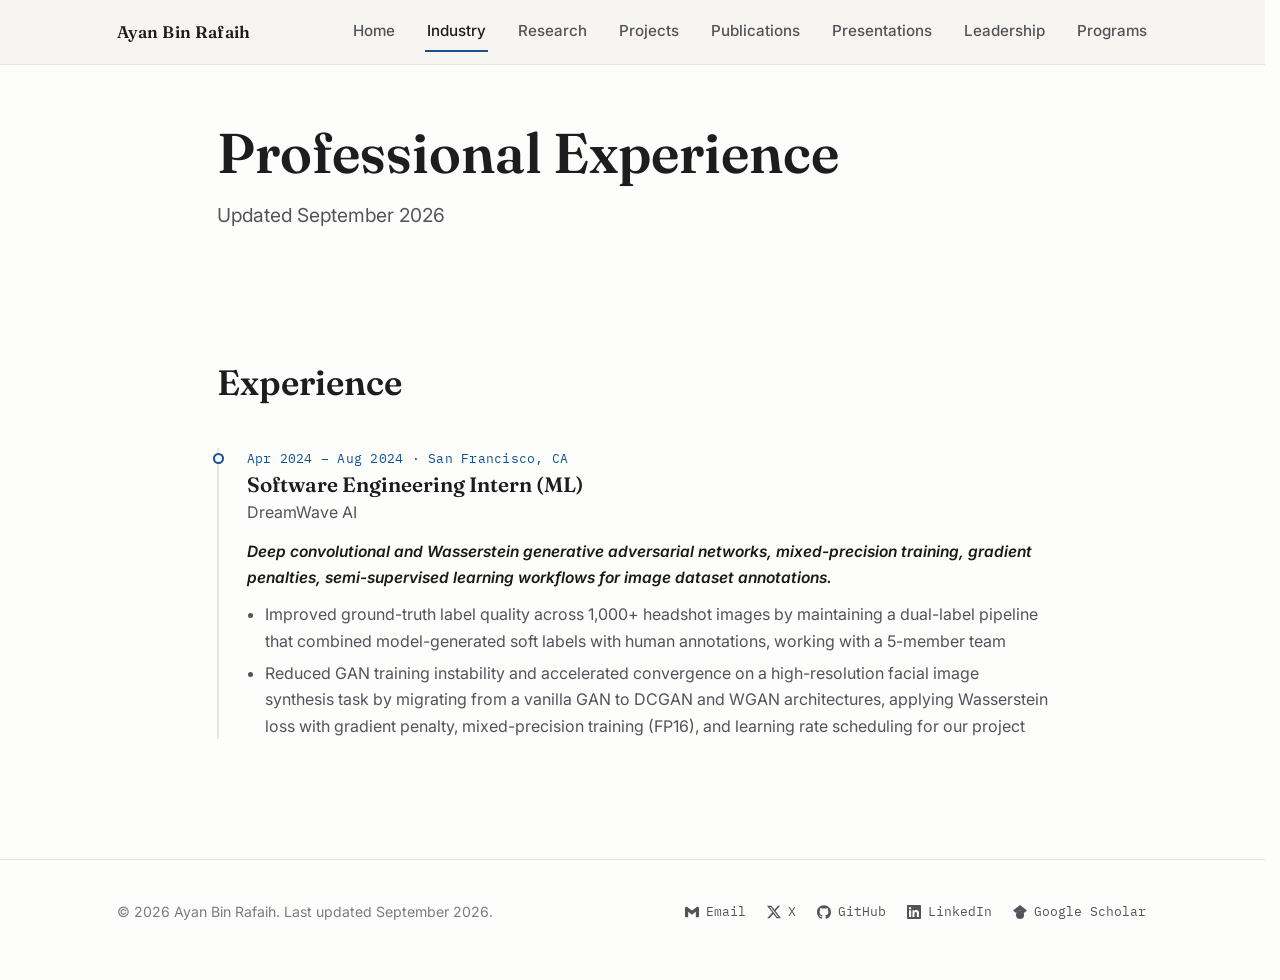
==== commit 730c57cd: "change hackathons tab" ====
--- a/experience.html
+++ b/experience.html
@@ -30,7 +30,7 @@
       <a href="publications.html">Publications</a>
       <a href="presentations.html">Presentations</a>
       <a href="leadership.html">Leadership</a>
-      <a href="hackathons.html">Hackathons</a>
+      <a href="hackathons.html">Programs</a>
     </nav>
   </div>
 </header>
